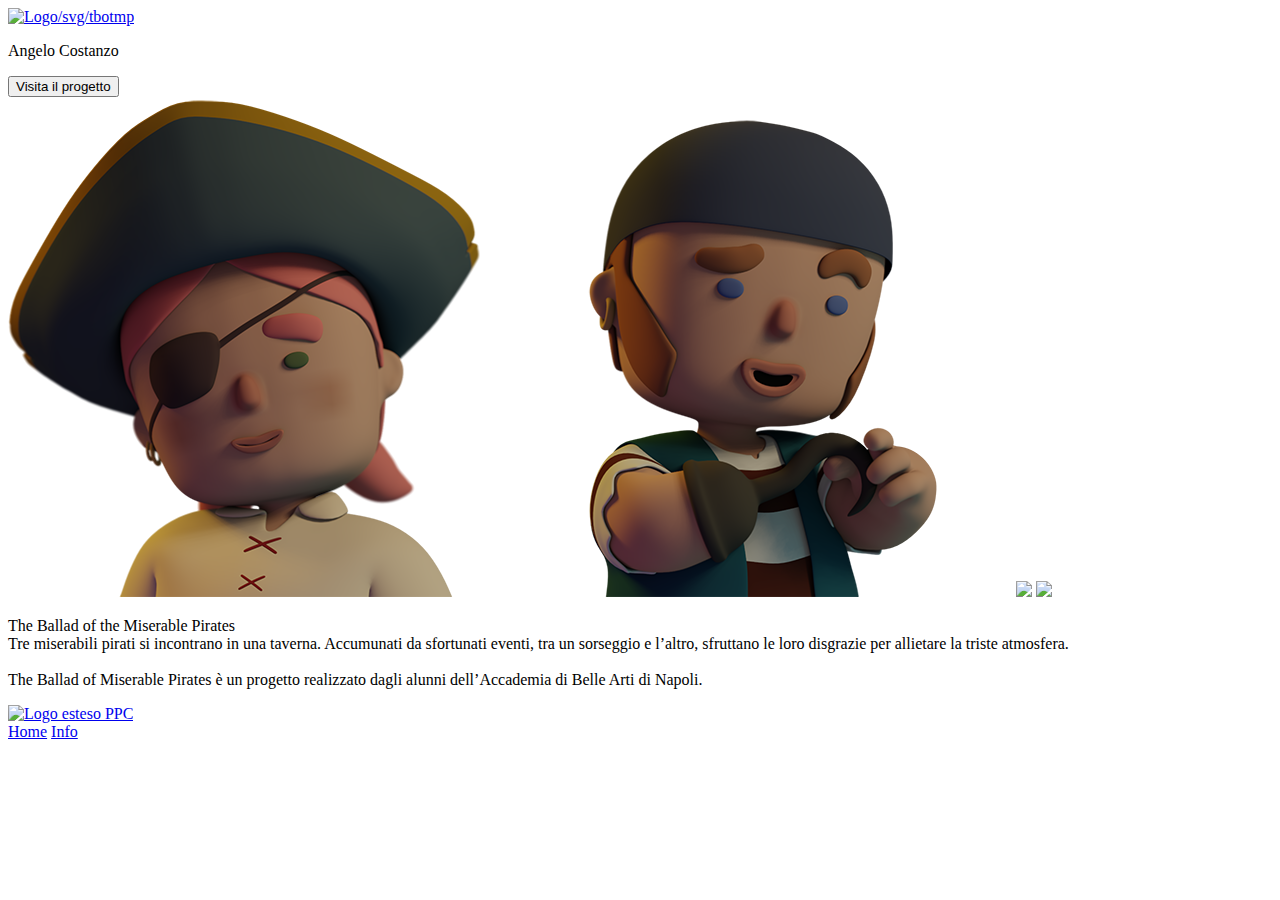
==== miserable_pirates/index.html @ 069c0829 "Create index.html" ====
<!DOCTYPE html>
<html>

<head>
    <meta name="viewport" content="width=device-width, initial-scale=1.0">
    <meta charset="utf-8">
    <link rel="preconnect" href="https://fonts.gstatic.com">
    <link
        href="https://fonts.googleapis.com/css2?family=Roboto:ital,wght@0,100;0,300;0,400;0,500;0,700;0,900;1,100;1,300;1,400;1,500;1,700;1,900&display=swap"
        rel="stylesheet">
    <link href="https://fonts.googleapis.com/icon?family=Material+Icons" rel="stylesheet">
    <!-- TODO: Modificare lo stylesheet a piacere (opzionale) -->
    <link rel="stylesheet" href="stile_progetto.css" type="text/css">
    <title>Programmatori per caso</title>
</head>

<body>
    <header>
    <!-- TODO: Cambiare il logo con il logo del progetto -->
        <a href="../index.html"><img src="logo_tbotmp.svg" height="100em" alt="Logo/svg/tbotmp"></a>
    <!-- TODO: Cambiare nome e about -->
        <p id="about-interno">Angelo Costanzo</p>

    <!-- TODO: Aggiungere il link al progetto -->
        <a href="https://costanzoangelo.github.io/">
        <button id="link-progetto">Visita il progetto
        </button>
        </a>
    </header>

    <main>
        <section class="mockup">
    <!-- TODO: Inserire immagini che abbiano senso col progetto -->
                <img src="blinky_card_img.png">
                <img src="hookies_card_img.png">
                <img src="jack_card_img.png">
                <img src="oldo_card_img.png">
        </section>

    <!-- TODO: Cambiare il testo -->
        <p id="testo-interno">The Ballad of the Miserable Pirates<br/>
        Tre miserabili pirati si incontrano in una taverna. Accumunati da sfortunati eventi, tra un sorseggio e l’altro, sfruttano le loro disgrazie per allietare la triste atmosfera.<br/><br/>
        The Ballad of Miserable Pirates è un progetto realizzato dagli alunni dell’Accademia di Belle Arti di Napoli.
        </p>

    <!-- TODO: il testo può essere lungo a piacere, sentitevi liberi di aggiungere anche immagini -->

    </main>

    <footer>
        <a href="../index.html"><div id="logo-titolo"><img src="programmatori_miserabili.svg" height="36em" alt="Logo esteso PPC"></div></a>
        <nav>
			<a href="../index.html">Home</a>
			<a href="info.html">Info</a>
		</nav>
    </footer>

</body>

</html>
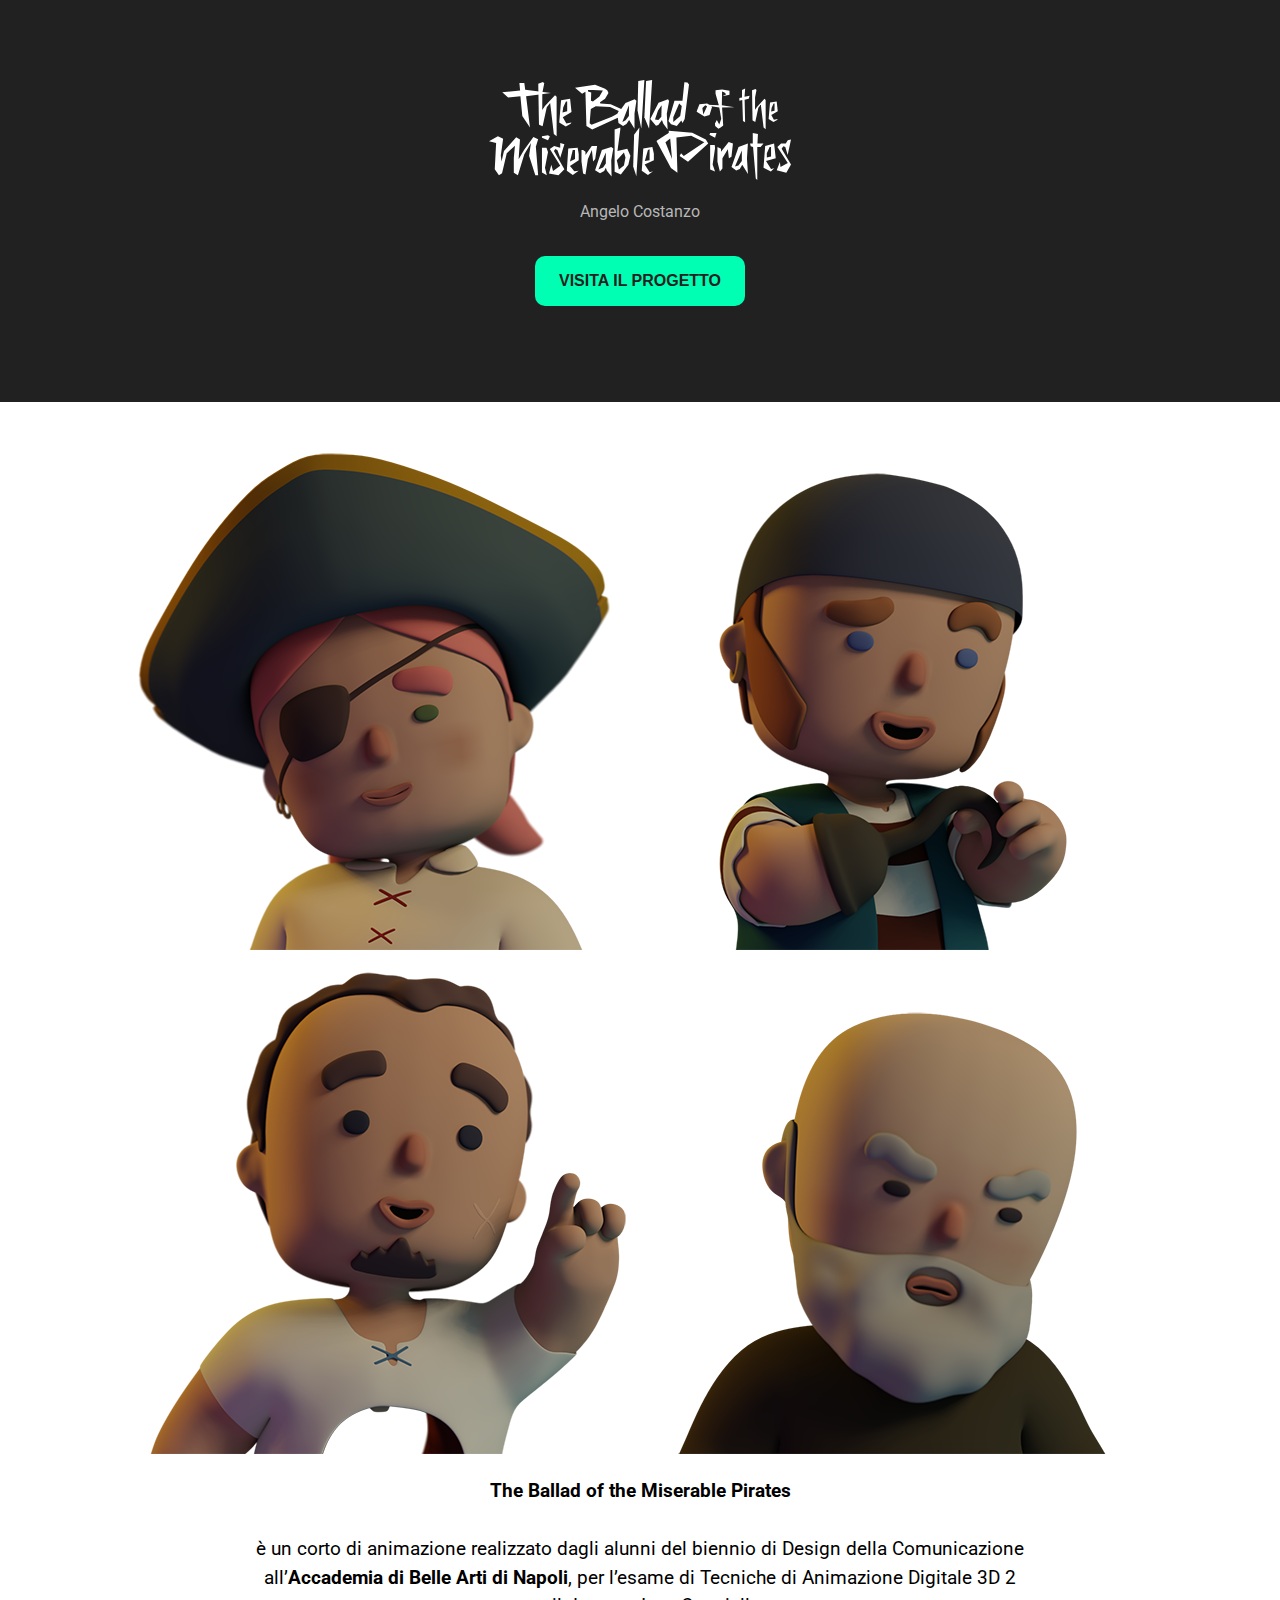
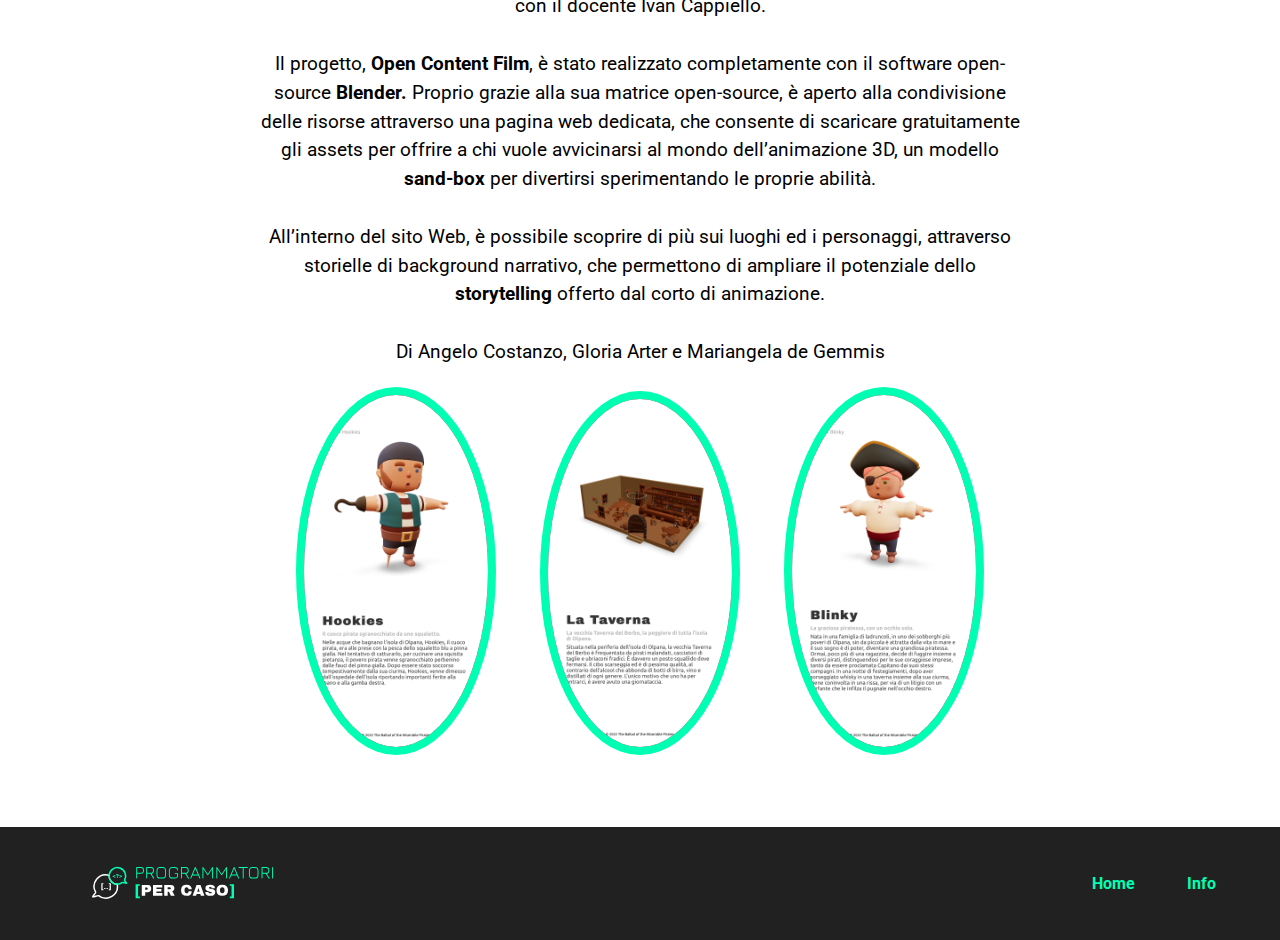
==== commit 1fec56cc: "Update index.html" ====
--- a/miserable_pirates/index.html
+++ b/miserable_pirates/index.html
@@ -29,7 +29,7 @@
     </header>
 
     <main>
-        <section class="mockup">
+        <section class="characters">
     <!-- TODO: Inserire immagini che abbiano senso col progetto -->
                 <img src="blinky_card_img.png">
                 <img src="hookies_card_img.png">
@@ -38,21 +38,34 @@
         </section>
 
     <!-- TODO: Cambiare il testo -->
-        <p id="testo-interno">The Ballad of the Miserable Pirates<br/>
-        Tre miserabili pirati si incontrano in una taverna. Accumunati da sfortunati eventi, tra un sorseggio e l’altro, sfruttano le loro disgrazie per allietare la triste atmosfera.<br/><br/>
-        The Ballad of Miserable Pirates è un progetto realizzato dagli alunni dell’Accademia di Belle Arti di Napoli.
+        <p id="testo-interno"><strong>The Ballad of the Miserable Pirates</strong><br/><br/>
+          è un corto di animazione realizzato dagli alunni del biennio di Design della Comunicazione all’<strong>Accademia di Belle Arti di Napoli</strong>, per l’esame di Tecniche di Animazione Digitale 3D 2 con il docente Ivan Cappiello.<br/><br/>
+
+          Il progetto, <strong>Open Content Film</strong>, è stato realizzato completamente con il software open-source <strong>Blender.</strong>
+          Proprio grazie alla sua matrice open-source, è aperto alla condivisione delle risorse attraverso una pagina web dedicata, che consente di scaricare gratuitamente gli assets per offrire a chi vuole avvicinarsi al mondo dell’animazione 3D, un modello <strong>sand-box</strong> per divertirsi sperimentando le proprie abilità.<br/><br/>
+
+          All’interno del sito Web, è possibile scoprire di più sui luoghi ed i personaggi, attraverso storielle di background narrativo, che permettono di ampliare il potenziale dello <strong>storytelling</strong> offerto dal corto di animazione.
+          <br/><br/>
+          Di Angelo Costanzo, Gloria Arter e Mariangela de Gemmis
         </p>
 
     <!-- TODO: il testo può essere lungo a piacere, sentitevi liberi di aggiungere anche immagini -->
+
+        <section class="mockup">
+    <!-- TODO: Inserire immagini che abbiano senso col progetto -->
+                <img src="IMG_5158.PNG">
+                <img src="IMG_5159.PNG">
+                <img src="IMG_5160.PNG">
+        </section>
 
     </main>
 
     <footer>
         <a href="../index.html"><div id="logo-titolo"><img src="programmatori_miserabili.svg" height="36em" alt="Logo esteso PPC"></div></a>
         <nav>
-			<a href="../index.html">Home</a>
-			<a href="info.html">Info</a>
-		</nav>
+    			<a href="../index.html">Home</a>
+    			<a href="info.html">Info</a>
+		    </nav>
     </footer>
 
 </body>
--- a/miserable_pirates/stile_progetto.css
+++ b/miserable_pirates/stile_progetto.css
@@ -0,0 +1,132 @@
+@charset "utf-8";
+/* CSS specifico del progetto */
+
+:root {
+    --fondochiaro: #023373;
+    --tonomedio: #034AA6;
+    --contrasto: #E84545;
+    --fondoscuro: #011C40;
+    --nero: #212121;
+    --bianco: #e4e5e0;
+    --miserable: #00FFB2;
+    --seserve: #05F2DB;
+
+    --bordo: 10px;
+    --rounded: 50%;
+}
+
+* {
+    box-sizing: border-box;
+}
+
+body {
+    font-family: Roboto, Tahoma, Verdana, Arial, sans-serif;
+    margin: 0;
+}
+
+h1 {
+    text-transform: uppercase;
+    font-size:2em;
+    margin:0;
+}
+
+h3 {
+    color: var(--miserable);
+    font-size: 2em;
+    margin: 0;
+}
+
+p {
+    margin:0;
+}
+
+a {
+    color: var(--miserable);
+    text-decoration: none;
+    font-weight: bold;
+}
+
+header {
+    text-align: center;
+    color: var(--bianco);
+    background-color: var(--nero);
+    padding: 5em 5%;
+}
+
+main {
+    text-align: center;
+    margin: 3em auto;
+}
+
+footer {
+    color: var(--bianco);
+    background-color: var(--nero);
+    padding: 1em 5%;
+    display: flex;
+    justify-content: space-between;
+    align-items: center;
+}
+
+nav a {
+	margin-left: 3em;
+}
+
+#nome-progetto {
+    margin-top: 0.5em;
+}
+
+p#about-interno {
+    color: #B7B7B7;
+    text-align: center;
+    font-size: 1em;
+    margin: 1em auto;
+    line-height: 1.5em;
+}
+
+h2 {
+    font-weight: 300;
+    text-transform: uppercase;
+    font-size:1.5em;
+    margin-bottom: 25px;
+}
+
+.mockup>img {
+    width: 200px;
+    margin: 20px;
+    border-radius: var(--rounded);
+    border: .5em solid var(--miserable);
+    background-color: var(--nero)
+}
+
+.riga {
+    margin: 20px auto;
+}
+
+p#testo-interno {
+    max-width: 60%;
+    text-align: center;
+    font-size: 1.2em;
+    margin: 1em auto 0 auto;
+    line-height: 1.5em;
+}
+
+#link-progetto {
+    border: 0px solid var(--contrasto);
+    border-radius: var(--bordo);
+    background-color: var(--miserable);
+    padding: 1em 1.5em;
+    color: var(--nero);
+    font-size: 1em;
+    font-weight: 600;
+    text-transform: uppercase;
+    margin: 1em auto;
+    cursor: pointer;
+}
+
+#logo-titolo{
+  padding: 1.3em;
+}
+
+@media screen and (min-width: 800px) {
+    h1 {font-size: 3em;}
+}
